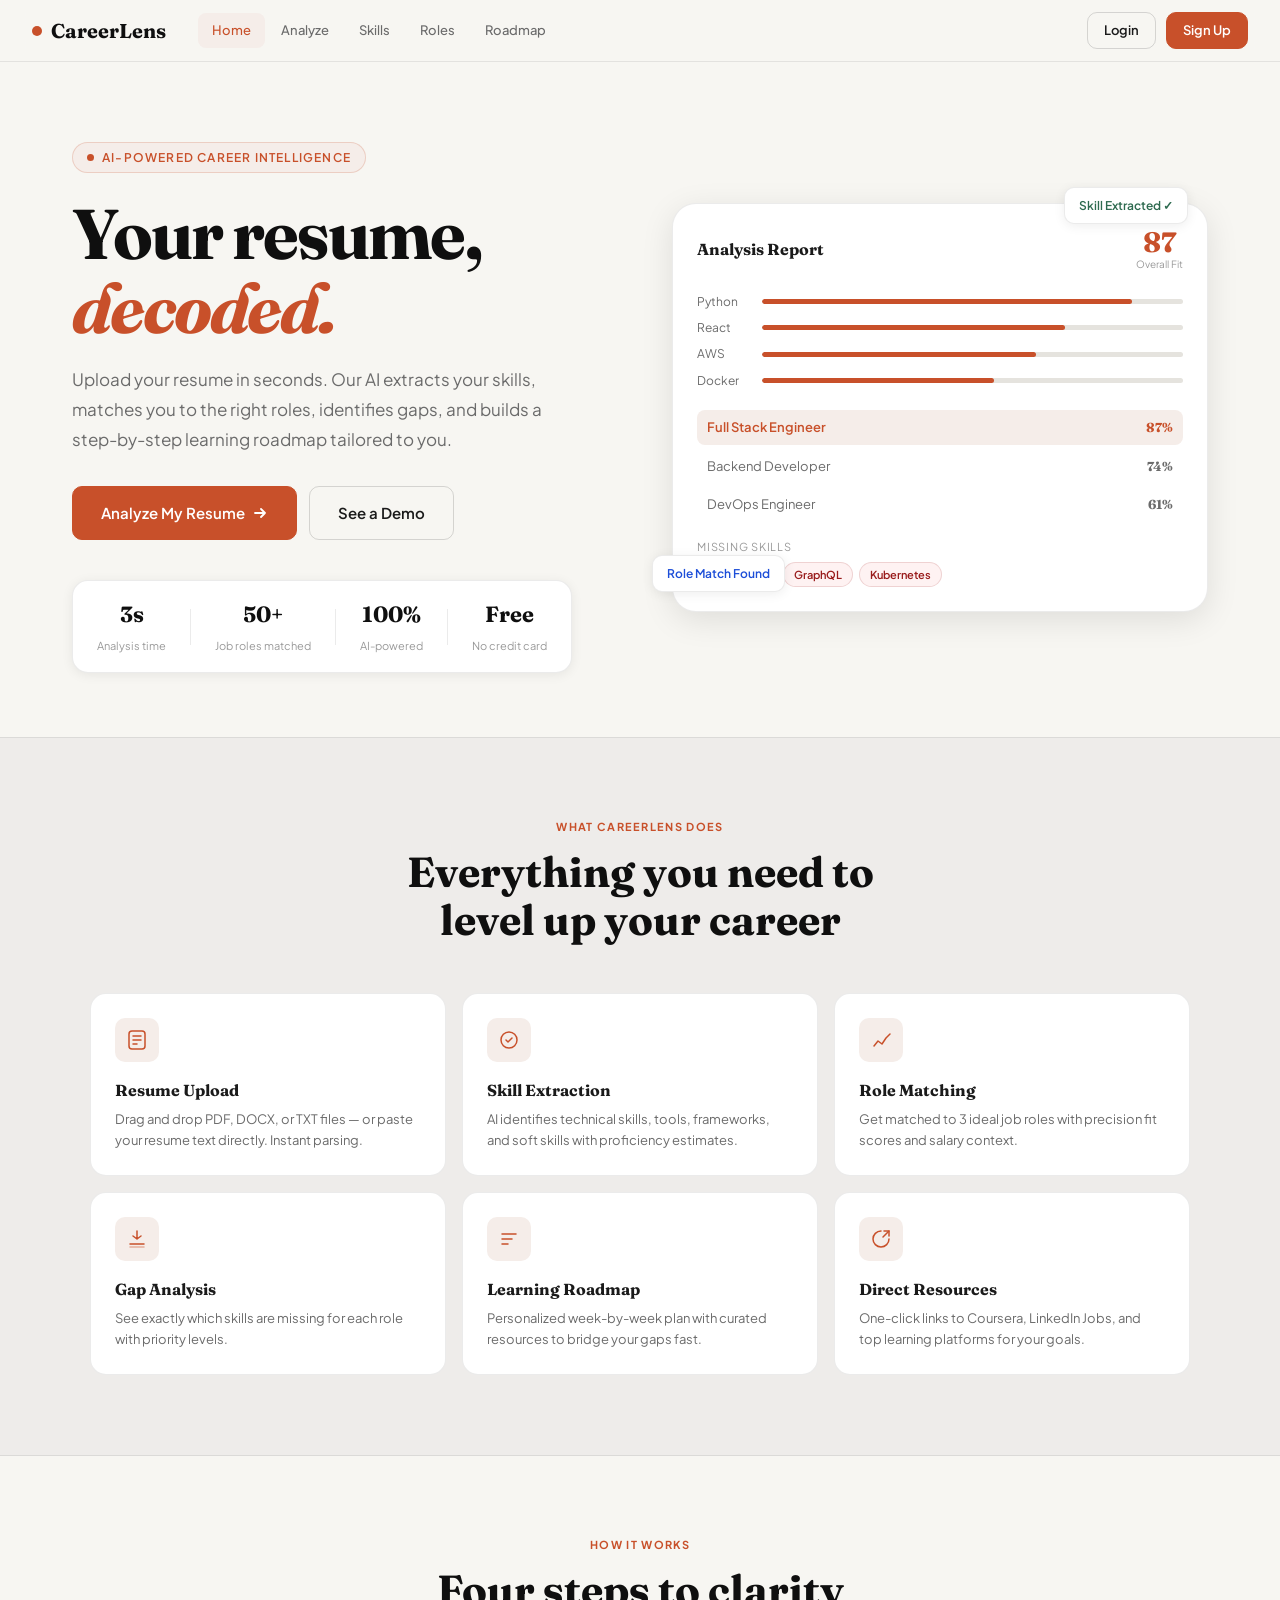
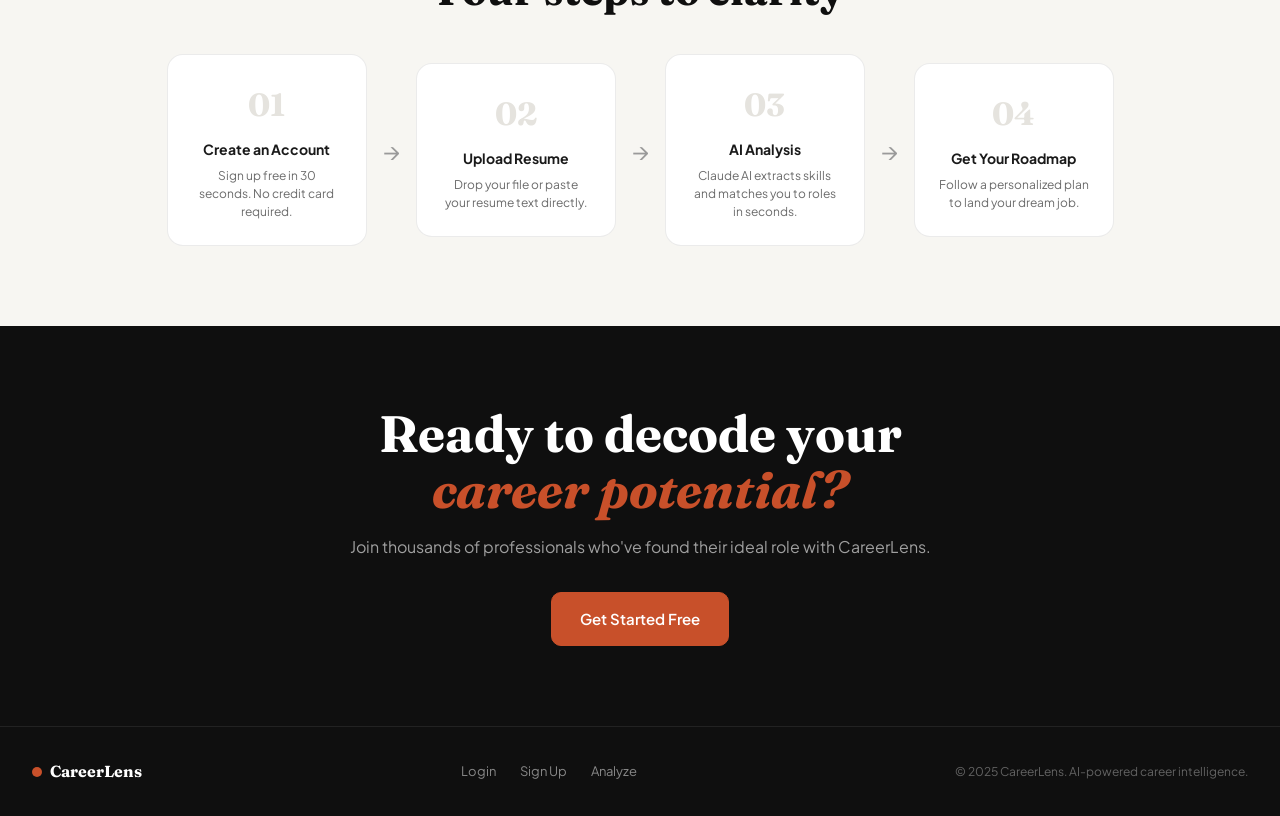
==== careerlens/index.html @ 53176f03 "Add files via upload" ====
<!DOCTYPE html>
<html lang="en">
<head>
  <meta charset="UTF-8"/>
  <meta name="viewport" content="width=device-width, initial-scale=1.0"/>
  <title>CareerLens — AI Resume Screener</title>
  <link rel="stylesheet" href="css/shared.css"/>
  <link rel="stylesheet" href="css/home.css"/>
</head>
<body>
  <div id="navbarPlaceholder"></div>

  <!-- HERO -->
  <section class="hero">
    <div class="hero-inner">
      <div class="hero-eyebrow">
        <span class="eyebrow-dot"></span>AI-Powered Career Intelligence
      </div>
      <h1 class="hero-title">
        Your resume,<br/><em>decoded.</em>
      </h1>
      <p class="hero-sub">
        Upload your resume in seconds. Our AI extracts your skills, matches you to the right roles,
        identifies gaps, and builds a step-by-step learning roadmap tailored to you.
      </p>
      <div class="hero-cta">
        <a class="btn btn-accent btn-lg" href="pages/analyze.html" id="heroCta">
          Analyze My Resume
          <svg width="16" height="16" viewBox="0 0 16 16" fill="none"><path d="M3 8H13M13 8L9 4M13 8L9 12" stroke="currentColor" stroke-width="1.8" stroke-linecap="round" stroke-linejoin="round"/></svg>
        </a>
        <a class="btn btn-outline btn-lg" href="pages/login.html" id="heroSecondary">See a Demo</a>
      </div>
      <div class="hero-stats">
        <div class="hstat"><span class="hstat-n">3s</span><span class="hstat-l">Analysis time</span></div>
        <div class="hstat-sep"></div>
        <div class="hstat"><span class="hstat-n">50+</span><span class="hstat-l">Job roles matched</span></div>
        <div class="hstat-sep"></div>
        <div class="hstat"><span class="hstat-n">100%</span><span class="hstat-l">AI-powered</span></div>
        <div class="hstat-sep"></div>
        <div class="hstat"><span class="hstat-n">Free</span><span class="hstat-l">No credit card</span></div>
      </div>
    </div>
    <div class="hero-visual">
      <div class="mock-card">
        <div class="mock-header">
          <div class="mock-title">Analysis Report</div>
          <div class="mock-score-wrap">
            <div class="mock-score">87</div>
            <div class="mock-score-lbl">Overall Fit</div>
          </div>
        </div>
        <div class="mock-skills">
          <div class="mock-skill-row"><span>Python</span><div class="mock-bar"><div style="width:88%"></div></div></div>
          <div class="mock-skill-row"><span>React</span><div class="mock-bar"><div style="width:72%"></div></div></div>
          <div class="mock-skill-row"><span>AWS</span><div class="mock-bar"><div style="width:65%"></div></div></div>
          <div class="mock-skill-row"><span>Docker</span><div class="mock-bar"><div style="width:55%"></div></div></div>
        </div>
        <div class="mock-roles">
          <div class="mock-role active-role">
            <span>Full Stack Engineer</span>
            <span class="mock-pct">87%</span>
          </div>
          <div class="mock-role">
            <span>Backend Developer</span>
            <span class="mock-pct">74%</span>
          </div>
          <div class="mock-role">
            <span>DevOps Engineer</span>
            <span class="mock-pct">61%</span>
          </div>
        </div>
        <div class="mock-gaps">
          <div class="mock-gap-label">Missing Skills</div>
          <div class="mock-gap-badges">
            <span>TypeScript</span><span>GraphQL</span><span>Kubernetes</span>
          </div>
        </div>
      </div>
      <div class="hero-float float-1">Skill Extracted ✓</div>
      <div class="hero-float float-2">Role Match Found</div>
    </div>
  </section>

  <!-- FEATURES -->
  <section class="features">
    <div class="features-header">
      <div class="section-eyebrow">What CareerLens Does</div>
      <h2 class="section-title">Everything you need to<br/>level up your career</h2>
    </div>
    <div class="features-grid">
      <div class="feature-card">
        <div class="feat-icon">
          <svg width="22" height="22" viewBox="0 0 22 22" fill="none"><rect x="3" y="2" width="16" height="18" rx="3" stroke="currentColor" stroke-width="1.5"/><path d="M7 7H15M7 11H15M7 15H11" stroke="currentColor" stroke-width="1.5" stroke-linecap="round"/></svg>
        </div>
        <h3 class="feat-title">Resume Upload</h3>
        <p class="feat-desc">Drag and drop PDF, DOCX, or TXT files — or paste your resume text directly. Instant parsing.</p>
      </div>
      <div class="feature-card">
        <div class="feat-icon">
          <svg width="22" height="22" viewBox="0 0 22 22" fill="none"><circle cx="11" cy="11" r="8" stroke="currentColor" stroke-width="1.5"/><path d="M8 11L10 13L14 9" stroke="currentColor" stroke-width="1.5" stroke-linecap="round" stroke-linejoin="round"/></svg>
        </div>
        <h3 class="feat-title">Skill Extraction</h3>
        <p class="feat-desc">AI identifies technical skills, tools, frameworks, and soft skills with proficiency estimates.</p>
      </div>
      <div class="feature-card">
        <div class="feat-icon">
          <svg width="22" height="22" viewBox="0 0 22 22" fill="none"><path d="M4 17L8 12L12 15L16 9L20 5" stroke="currentColor" stroke-width="1.5" stroke-linecap="round" stroke-linejoin="round"/></svg>
        </div>
        <h3 class="feat-title">Role Matching</h3>
        <p class="feat-desc">Get matched to 3 ideal job roles with precision fit scores and salary context.</p>
      </div>
      <div class="feature-card">
        <div class="feat-icon">
          <svg width="22" height="22" viewBox="0 0 22 22" fill="none"><path d="M11 3V11M11 11L7 8M11 11L15 8" stroke="currentColor" stroke-width="1.5" stroke-linecap="round" stroke-linejoin="round"/><path d="M4 16H18" stroke="currentColor" stroke-width="1.5" stroke-linecap="round"/><path d="M4 19H18" stroke="currentColor" stroke-width="1.5" stroke-linecap="round" opacity="0.4"/></svg>
        </div>
        <h3 class="feat-title">Gap Analysis</h3>
        <p class="feat-desc">See exactly which skills are missing for each role with priority levels.</p>
      </div>
      <div class="feature-card">
        <div class="feat-icon">
          <svg width="22" height="22" viewBox="0 0 22 22" fill="none"><path d="M4 6H18M4 11H14M4 16H10" stroke="currentColor" stroke-width="1.5" stroke-linecap="round"/></svg>
        </div>
        <h3 class="feat-title">Learning Roadmap</h3>
        <p class="feat-desc">Personalized week-by-week plan with curated resources to bridge your gaps fast.</p>
      </div>
      <div class="feature-card">
        <div class="feat-icon">
          <svg width="22" height="22" viewBox="0 0 22 22" fill="none"><path d="M11 3C6.6 3 3 6.6 3 11C3 15.4 6.6 19 11 19C15.4 19 19 15.4 19 11" stroke="currentColor" stroke-width="1.5" stroke-linecap="round"/><path d="M14 3L19 3L19 8" stroke="currentColor" stroke-width="1.5" stroke-linecap="round" stroke-linejoin="round"/><path d="M19 3L13 9" stroke="currentColor" stroke-width="1.5" stroke-linecap="round"/></svg>
        </div>
        <h3 class="feat-title">Direct Resources</h3>
        <p class="feat-desc">One-click links to Coursera, LinkedIn Jobs, and top learning platforms for your goals.</p>
      </div>
    </div>
  </section>

  <!-- HOW IT WORKS -->
  <section class="how-it-works">
    <div class="section-eyebrow" style="text-align:center">How It Works</div>
    <h2 class="section-title" style="text-align:center">Four steps to clarity</h2>
    <div class="steps-row">
      <div class="step">
        <div class="step-n">01</div>
        <div class="step-title">Create an Account</div>
        <div class="step-desc">Sign up free in 30 seconds. No credit card required.</div>
      </div>
      <div class="step-arrow">→</div>
      <div class="step">
        <div class="step-n">02</div>
        <div class="step-title">Upload Resume</div>
        <div class="step-desc">Drop your file or paste your resume text directly.</div>
      </div>
      <div class="step-arrow">→</div>
      <div class="step">
        <div class="step-n">03</div>
        <div class="step-title">AI Analysis</div>
        <div class="step-desc">Claude AI extracts skills and matches you to roles in seconds.</div>
      </div>
      <div class="step-arrow">→</div>
      <div class="step">
        <div class="step-n">04</div>
        <div class="step-title">Get Your Roadmap</div>
        <div class="step-desc">Follow a personalized plan to land your dream job.</div>
      </div>
    </div>
  </section>

  <!-- CTA -->
  <section class="cta-section">
    <h2 class="cta-title">Ready to decode your<br/><em>career potential?</em></h2>
    <p class="cta-sub">Join thousands of professionals who've found their ideal role with CareerLens.</p>
    <a class="btn btn-accent btn-lg" href="pages/register.html">Get Started Free</a>
  </section>

  <!-- FOOTER -->
  <footer class="footer">
    <div class="footer-brand">
      <span class="nav-brand-dot"></span> CareerLens
    </div>
    <div class="footer-links">
      <a href="pages/login.html">Login</a>
      <a href="pages/register.html">Sign Up</a>
      <a href="pages/analyze.html">Analyze</a>
    </div>
    <div class="footer-copy">© 2025 CareerLens. AI-powered career intelligence.</div>
  </footer>

  <script src="js/shared.js"></script>
  <script>
    document.addEventListener('DOMContentLoaded', () => {
      initNavbar('home');
      const session = Auth.getSession();
      if (session) {
        const cta = document.getElementById('heroCta');
        const sec = document.getElementById('heroSecondary');
        if (cta) cta.textContent = 'Continue Analyzing →';
        if (sec) { sec.textContent = 'My Results'; sec.href = 'pages/skills.html'; }
      }
    });
  </script>
</body>
</html>
---- careerlens/css/shared.css ----
@import url('https://fonts.googleapis.com/css2?family=Plus+Jakarta+Sans:wght@300;400;500;600;700;800&family=Fraunces:ital,wght@0,300;0,600;0,700;1,300;1,600&display=swap');

*, *::before, *::after { box-sizing: border-box; margin: 0; padding: 0; }

:root {
  --bg:         #f7f6f2;
  --bg2:        #eeecea;
  --bg3:        #e5e3de;
  --surface:    #ffffff;
  --border:     rgba(0,0,0,0.08);
  --border2:    rgba(0,0,0,0.14);
  --text:       #1a1a1a;
  --muted:      #6b6b6b;
  --muted2:     #9a9a9a;
  --ink:        #0f0f0f;
  --accent:     #c8502a;
  --accent-lt:  #f5ede9;
  --accent-dk:  #a03e1f;
  --green:      #2d6a4f;
  --green-lt:   #e8f4ef;
  --blue:       #1d4ed8;
  --blue-lt:    #eff6ff;
  --amber:      #92400e;
  --amber-lt:   #fffbeb;
  --red:        #991b1b;
  --red-lt:     #fef2f2;
  --font-head:  'Fraunces', Georgia, serif;
  --font-body:  'Plus Jakarta Sans', sans-serif;
  --r:          10px;
  --r-lg:       16px;
  --r-xl:       24px;
  --shadow:     0 2px 12px rgba(0,0,0,0.07);
  --shadow-lg:  0 8px 32px rgba(0,0,0,0.1);
}

html { scroll-behavior: smooth; }
body {
  background: var(--bg);
  color: var(--text);
  font-family: var(--font-body);
  font-size: 15px;
  line-height: 1.6;
  min-height: 100vh;
}

a { color: inherit; text-decoration: none; }
button, input, textarea, select { font-family: inherit; }
img { max-width: 100%; }

/* ── UTILITY ─── */
.hidden { display: none !important; }
.sr-only { position:absolute; width:1px; height:1px; overflow:hidden; clip:rect(0,0,0,0); }

/* ── FORM ELEMENTS ─── */
.form-group { margin-bottom: 1.1rem; }
.form-label {
  display: block; font-size: 13px; font-weight: 600;
  color: var(--text); margin-bottom: 6px; letter-spacing: 0.01em;
}
.form-input {
  width: 100%; padding: 11px 14px;
  border: 1.5px solid var(--border2); border-radius: var(--r);
  background: var(--surface); color: var(--text);
  font-size: 14px; outline: none; transition: border-color 0.2s, box-shadow 0.2s;
}
.form-input:focus {
  border-color: var(--accent);
  box-shadow: 0 0 0 3px rgba(200,80,42,0.12);
}
.form-input::placeholder { color: var(--muted2); }
.form-input.error { border-color: var(--red); }

.error-msg {
  font-size: 12px; color: var(--red);
  margin-top: 4px; display: none;
}
.error-msg.show { display: block; }

/* ── BUTTONS ─── */
.btn {
  display: inline-flex; align-items: center; justify-content: center;
  gap: 7px; padding: 11px 22px; border-radius: var(--r);
  font-size: 14px; font-weight: 600; cursor: pointer;
  border: 1.5px solid transparent; transition: all 0.18s;
  font-family: var(--font-body);
}
.btn-primary {
  background: var(--ink); color: #fff; border-color: var(--ink);
}
.btn-primary:hover { background: #333; border-color: #333; transform: translateY(-1px); box-shadow: var(--shadow); }
.btn-primary:active { transform: translateY(0); }
.btn-accent {
  background: var(--accent); color: #fff; border-color: var(--accent);
}
.btn-accent:hover { background: var(--accent-dk); border-color: var(--accent-dk); transform: translateY(-1px); }
.btn-outline {
  background: transparent; color: var(--text); border-color: var(--border2);
}
.btn-outline:hover { border-color: var(--text); background: var(--bg2); }
.btn-lg { padding: 14px 28px; font-size: 15px; }
.btn-full { width: 100%; }
.btn:disabled { opacity: 0.5; cursor: not-allowed; transform: none !important; }

/* ── NAVBAR ─── */
.navbar {
  background: rgba(247,246,242,0.92); backdrop-filter: blur(12px);
  border-bottom: 1px solid var(--border);
  position: sticky; top: 0; z-index: 100;
  padding: 0 2rem; height: 62px;
  display: flex; align-items: center; gap: 2rem;
}
.nav-brand {
  display: flex; align-items: center; gap: 9px;
  font-family: var(--font-head); font-size: 20px; font-weight: 700; color: var(--ink);
}
.nav-brand-dot {
  width: 10px; height: 10px; border-radius: 50%; background: var(--accent);
}
.nav-links { display: flex; gap: 2px; flex: 1; }
.nav-link {
  padding: 7px 14px; border-radius: 8px; font-size: 13px; font-weight: 500;
  color: var(--muted); cursor: pointer; transition: all 0.15s;
}
.nav-link:hover { color: var(--text); background: var(--bg2); }
.nav-link.active { color: var(--accent); background: var(--accent-lt); }
.nav-right { display: flex; align-items: center; gap: 10px; }
.nav-avatar {
  width: 34px; height: 34px; border-radius: 50%;
  background: var(--ink); color: #fff;
  display: flex; align-items: center; justify-content: center;
  font-size: 13px; font-weight: 700; cursor: pointer;
}
.nav-user-name { font-size: 13px; font-weight: 600; color: var(--text); }

/* ── CARD ─── */
.card {
  background: var(--surface); border: 1px solid var(--border);
  border-radius: var(--r-lg); padding: 1.5rem; box-shadow: var(--shadow);
}

/* ── BADGE ─── */
.badge {
  display: inline-flex; align-items: center;
  padding: 3px 11px; border-radius: 20px;
  font-size: 12px; font-weight: 600; border: 1px solid;
}
.badge-green { background: var(--green-lt); color: var(--green); border-color: rgba(45,106,79,0.2); }
.badge-red   { background: var(--red-lt);   color: var(--red);   border-color: rgba(153,27,27,0.2); }
.badge-blue  { background: var(--blue-lt);  color: var(--blue);  border-color: rgba(29,78,216,0.2); }
.badge-amber { background: var(--amber-lt); color: var(--amber); border-color: rgba(146,64,14,0.2); }
.badge-accent{ background: var(--accent-lt);color: var(--accent);border-color: rgba(200,80,42,0.2); }
.badge-gray  { background: var(--bg2);      color: var(--muted); border-color: var(--border2); }

/* ── TOAST ─── */
.toast-container {
  position: fixed; bottom: 24px; right: 24px; z-index: 9999;
  display: flex; flex-direction: column; gap: 10px;
}
.toast {
  background: var(--ink); color: #fff; padding: 12px 18px;
  border-radius: var(--r); font-size: 13px; font-weight: 500;
  box-shadow: var(--shadow-lg); animation: slideIn 0.3s ease;
  max-width: 320px;
}
.toast.success { background: var(--green); }
.toast.error   { background: var(--red); }
@keyframes slideIn {
  from { transform: translateX(100%); opacity: 0; }
  to   { transform: translateX(0); opacity: 1; }
}

/* ── LOADING SPINNER ─── */
.spinner {
  width: 20px; height: 20px; border-radius: 50%;
  border: 2px solid rgba(255,255,255,0.3);
  border-top-color: #fff; animation: spin 0.8s linear infinite;
  display: inline-block;
}
.spinner-dark {
  border-color: rgba(0,0,0,0.15); border-top-color: var(--ink);
}
@keyframes spin { to { transform: rotate(360deg); } }

/* ── SCORE RING ─── */
.score-ring-wrap { position: relative; display: inline-block; }
.score-ring-wrap svg { display: block; transform: rotate(-90deg); }
.score-ring-inner {
  position: absolute; inset: 0;
  display: flex; flex-direction: column;
  align-items: center; justify-content: center;
}
.score-ring-num {
  font-family: var(--font-head); font-weight: 700; line-height: 1;
}
.score-ring-lbl { font-size: 9px; color: var(--muted2); margin-top: 1px; }

/* ── PAGE FADE ─── */
.page-fade { animation: pageFade 0.3s ease; }
@keyframes pageFade { from { opacity:0; transform:translateY(8px); } to { opacity:1; transform:translateY(0); } }

/* ── RESPONSIVE ─── */
@media(max-width:640px) {
  .navbar { padding: 0 1rem; }
  .nav-links { display: none; }
}
---- careerlens/css/home.css ----
/* ── HOME PAGE ─────────────────────────────────────────────── */

/* HERO */
.hero {
  max-width: 1200px; margin: 0 auto;
  padding: 5rem 2rem 4rem;
  display: grid; grid-template-columns: 1fr 1fr;
  gap: 4rem; align-items: center;
}
@media(max-width:900px) { .hero { grid-template-columns: 1fr; padding: 3rem 1.5rem; } }

.hero-eyebrow {
  display: inline-flex; align-items: center; gap: 8px;
  font-size: 12px; font-weight: 600; letter-spacing: 0.1em;
  text-transform: uppercase; color: var(--accent);
  margin-bottom: 1.5rem;
  background: var(--accent-lt); padding: 5px 14px;
  border-radius: 20px; border: 1px solid rgba(200,80,42,0.2);
}
.eyebrow-dot { width: 7px; height: 7px; border-radius: 50%; background: var(--accent); animation: pulse 2s infinite; }
@keyframes pulse { 0%,100%{opacity:1} 50%{opacity:0.4} }

.hero-title {
  font-family: var(--font-head);
  font-size: clamp(44px, 5.5vw, 72px);
  font-weight: 700; line-height: 1.05;
  letter-spacing: -0.03em; color: var(--ink);
  margin-bottom: 1.25rem;
}
.hero-title em { font-style: italic; color: var(--accent); }
.hero-sub {
  font-size: 17px; color: var(--muted); line-height: 1.75;
  margin-bottom: 2rem; max-width: 480px;
}
.hero-cta { display: flex; gap: 12px; flex-wrap: wrap; margin-bottom: 2.5rem; }

.hero-stats {
  display: inline-flex; align-items: center; gap: 1.5rem;
  padding: 1rem 1.5rem; background: var(--surface);
  border: 1px solid var(--border); border-radius: var(--r-lg);
  box-shadow: var(--shadow);
}
.hstat { text-align: center; }
.hstat-n { display: block; font-family: var(--font-head); font-size: 22px; font-weight: 700; color: var(--ink); }
.hstat-l { font-size: 11px; color: var(--muted2); }
.hstat-sep { width: 1px; height: 36px; background: var(--border); }

/* HERO VISUAL */
.hero-visual { position: relative; }
.mock-card {
  background: var(--surface); border: 1px solid var(--border);
  border-radius: var(--r-xl); padding: 1.5rem;
  box-shadow: var(--shadow-lg); animation: floatCard 4s ease-in-out infinite;
}
@keyframes floatCard { 0%,100%{transform:translateY(0)} 50%{transform:translateY(-8px)} }

.mock-header { display: flex; justify-content: space-between; align-items: center; margin-bottom: 1.25rem; }
.mock-title { font-family: var(--font-head); font-size: 16px; font-weight: 700; }
.mock-score-wrap { text-align: center; }
.mock-score {
  font-family: var(--font-head); font-size: 28px; font-weight: 700; color: var(--accent); line-height: 1;
}
.mock-score-lbl { font-size: 10px; color: var(--muted2); }

.mock-skills { margin-bottom: 1.25rem; }
.mock-skill-row {
  display: flex; align-items: center; gap: 10px;
  font-size: 12px; margin-bottom: 7px;
}
.mock-skill-row > span { width: 55px; flex-shrink: 0; color: var(--muted); }
.mock-bar { flex: 1; height: 5px; background: var(--bg3); border-radius: 3px; overflow: hidden; }
.mock-bar > div { height: 100%; background: var(--accent); border-radius: 3px; }

.mock-roles { margin-bottom: 1rem; }
.mock-role {
  display: flex; justify-content: space-between; align-items: center;
  padding: 7px 10px; border-radius: 8px; font-size: 13px; margin-bottom: 4px;
  color: var(--muted);
}
.mock-role.active-role { background: var(--accent-lt); color: var(--accent); font-weight: 600; }
.mock-pct { font-weight: 700; font-family: var(--font-head); }

.mock-gaps {}
.mock-gap-label { font-size: 11px; color: var(--muted2); margin-bottom: 6px; text-transform: uppercase; letter-spacing: 0.07em; }
.mock-gap-badges { display: flex; gap: 6px; flex-wrap: wrap; }
.mock-gap-badges span {
  padding: 3px 10px; border-radius: 20px; font-size: 11px; font-weight: 600;
  background: var(--red-lt); color: var(--red); border: 1px solid rgba(153,27,27,0.15);
}

.hero-float {
  position: absolute; background: var(--surface); border: 1px solid var(--border);
  border-radius: var(--r); padding: 8px 14px; font-size: 12px; font-weight: 600;
  box-shadow: var(--shadow); white-space: nowrap;
}
.float-1 { top: -16px; right: 20px; color: var(--green); animation: floatCard 3.5s 0.5s ease-in-out infinite; }
.float-2 { bottom: 20px; left: -20px; color: var(--blue); animation: floatCard 3.8s 1s ease-in-out infinite; }

/* FEATURES */
.features {
  background: var(--bg2); border-top: 1px solid var(--border); border-bottom: 1px solid var(--border);
  padding: 5rem 2rem;
}
.features-header { text-align: center; margin-bottom: 3rem; }
.section-eyebrow {
  font-size: 11px; font-weight: 700; letter-spacing: 0.12em; text-transform: uppercase;
  color: var(--accent); margin-bottom: 0.75rem;
}
.section-title {
  font-family: var(--font-head); font-size: clamp(28px, 4vw, 42px);
  font-weight: 700; line-height: 1.15; color: var(--ink);
}

.features-grid {
  max-width: 1100px; margin: 0 auto;
  display: grid; grid-template-columns: repeat(3, 1fr); gap: 16px;
}
@media(max-width:900px) { .features-grid { grid-template-columns: repeat(2,1fr); } }
@media(max-width:560px) { .features-grid { grid-template-columns: 1fr; } }

.feature-card {
  background: var(--surface); border: 1px solid var(--border);
  border-radius: var(--r-lg); padding: 1.5rem; transition: all 0.2s;
}
.feature-card:hover { transform: translateY(-3px); box-shadow: var(--shadow-lg); }
.feat-icon {
  width: 44px; height: 44px; background: var(--accent-lt);
  border-radius: 10px; display: flex; align-items: center; justify-content: center;
  color: var(--accent); margin-bottom: 1rem;
}
.feat-title { font-family: var(--font-head); font-size: 16px; font-weight: 700; margin-bottom: 6px; }
.feat-desc { font-size: 13px; color: var(--muted); line-height: 1.6; }

/* HOW IT WORKS */
.how-it-works { padding: 5rem 2rem; max-width: 1100px; margin: 0 auto; }
.steps-row {
  display: flex; align-items: center; gap: 1rem;
  margin-top: 2.5rem; flex-wrap: wrap; justify-content: center;
}
.step { background: var(--surface); border: 1px solid var(--border); border-radius: var(--r-lg); padding: 1.5rem; max-width: 200px; text-align: center; }
.step-n { font-family: var(--font-head); font-size: 32px; font-weight: 700; color: var(--bg3); margin-bottom: 8px; }
.step-title { font-weight: 700; font-size: 14px; margin-bottom: 6px; }
.step-desc { font-size: 12px; color: var(--muted); line-height: 1.5; }
.step-arrow { font-size: 24px; color: var(--muted2); }
@media(max-width:640px) { .step-arrow { display: none; } }

/* CTA */
.cta-section {
  text-align: center; padding: 5rem 2rem;
  background: var(--ink);
}
.cta-title {
  font-family: var(--font-head); font-size: clamp(32px,4vw,52px);
  font-weight: 700; line-height: 1.1; color: #fff; margin-bottom: 1rem;
}
.cta-title em { font-style: italic; color: var(--accent); }
.cta-sub { font-size: 16px; color: rgba(255,255,255,0.6); margin-bottom: 2rem; }

/* FOOTER */
.footer {
  padding: 2rem; background: var(--ink);
  border-top: 1px solid rgba(255,255,255,0.08);
  display: flex; align-items: center; justify-content: space-between;
  flex-wrap: wrap; gap: 1rem;
}
.footer-brand { font-family: var(--font-head); font-weight: 700; color: #fff; display: flex; align-items: center; gap: 8px; font-size: 16px; }
.footer-links { display: flex; gap: 1.5rem; }
.footer-links a { font-size: 13px; color: rgba(255,255,255,0.5); transition: color 0.15s; }
.footer-links a:hover { color: #fff; }
.footer-copy { font-size: 12px; color: rgba(255,255,255,0.35); }
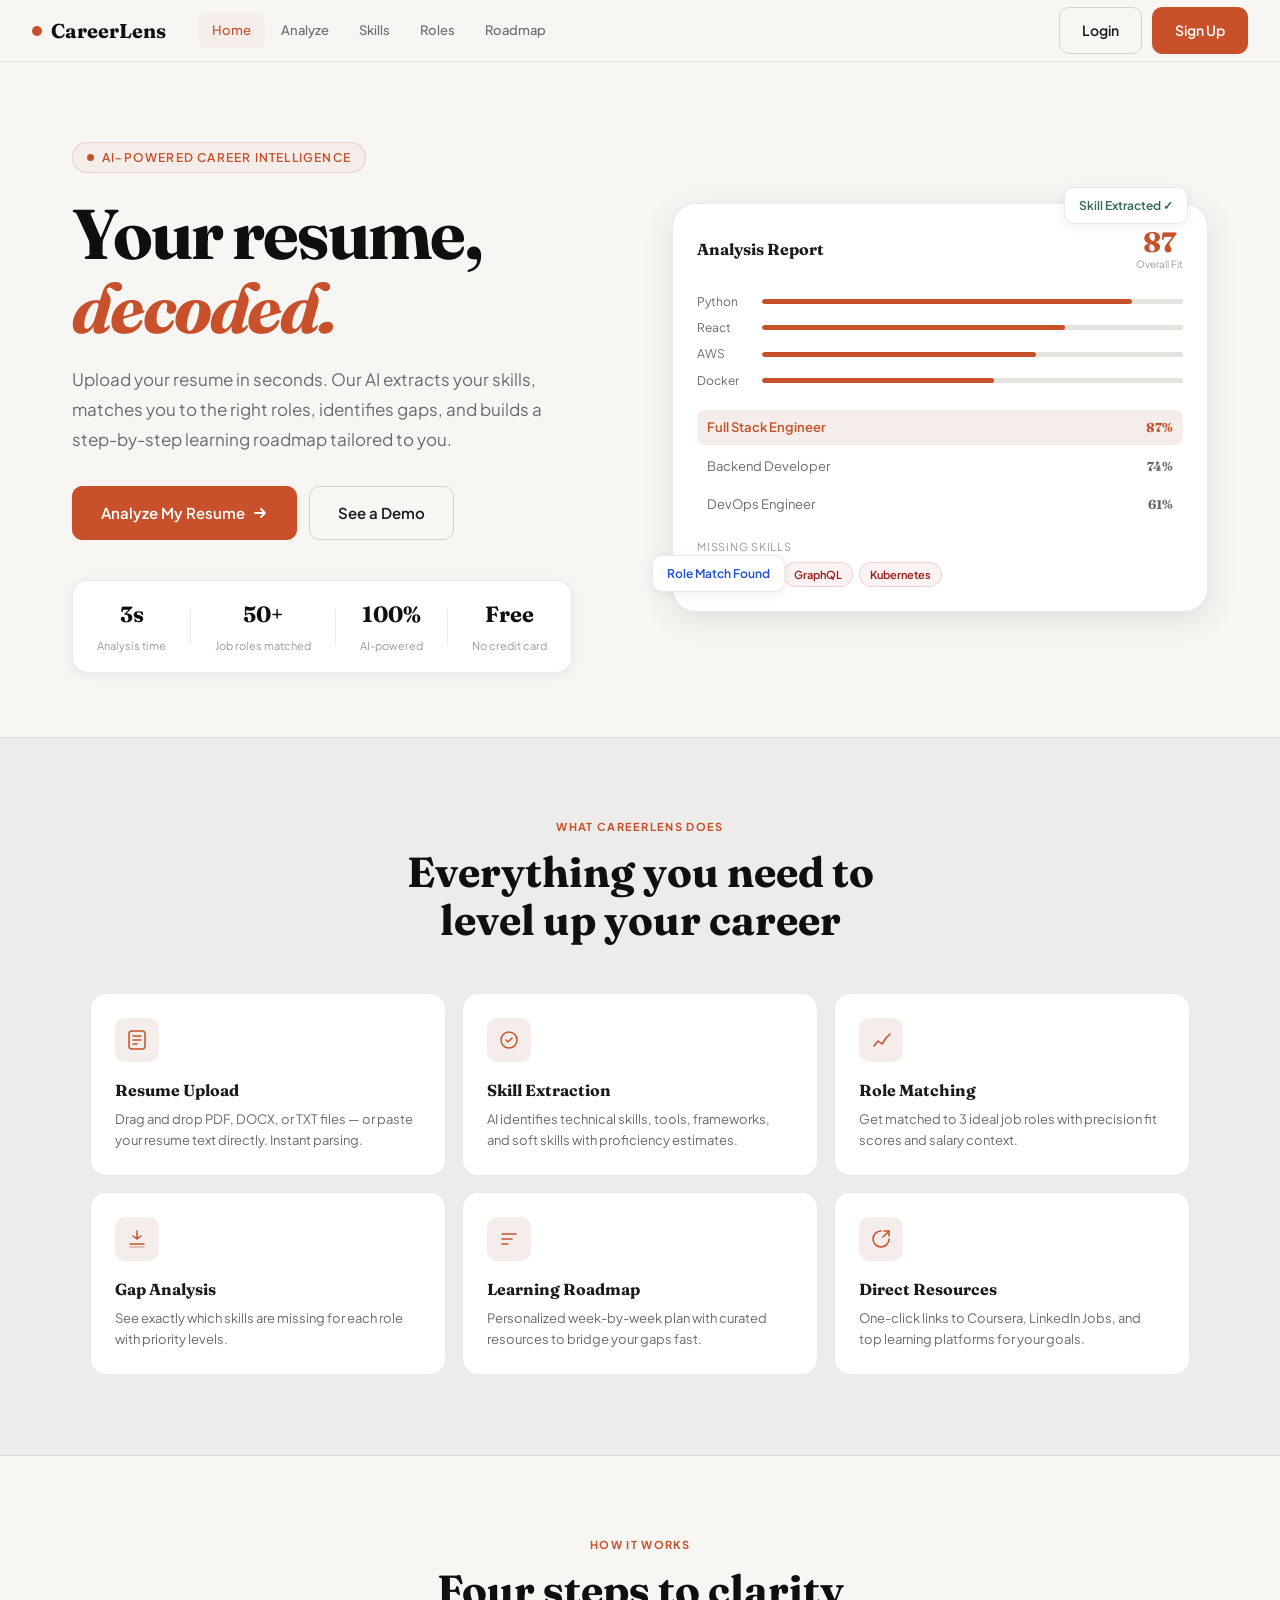
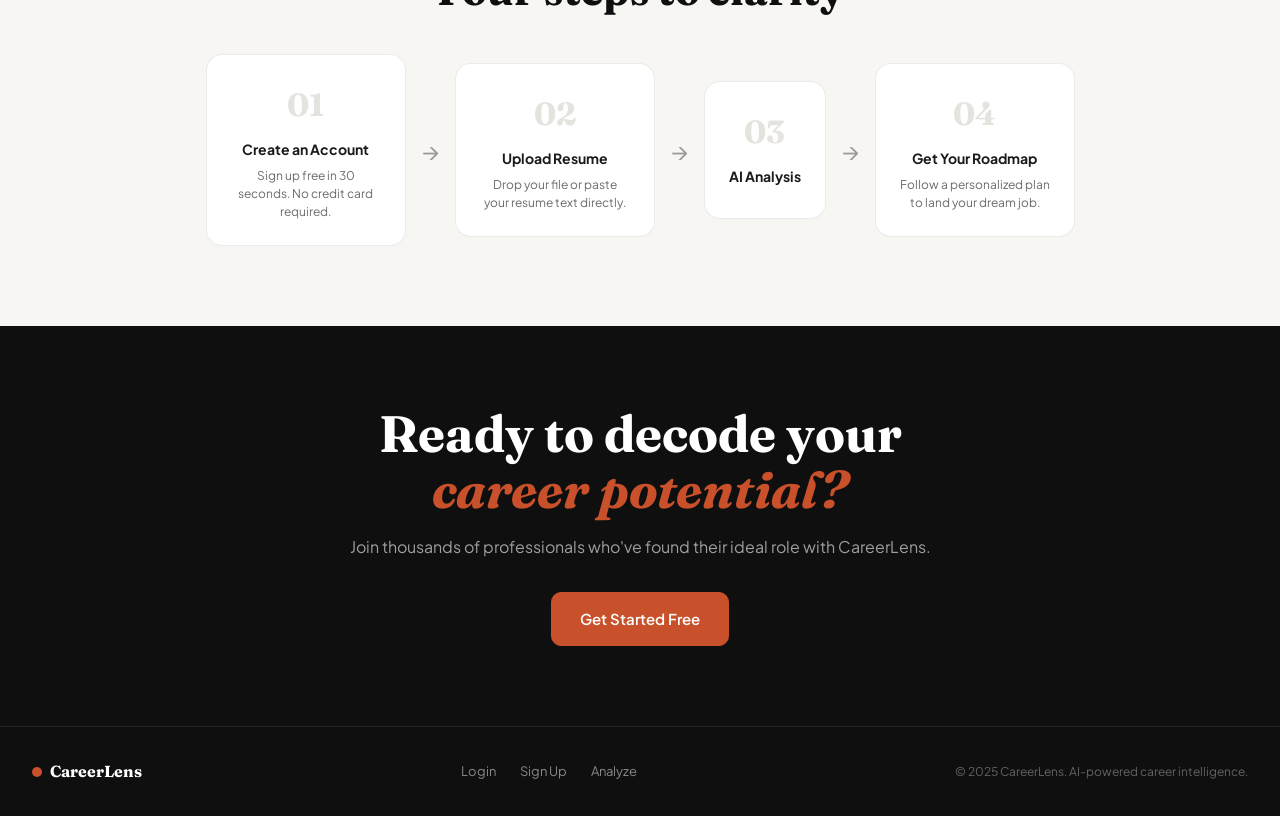
==== commit d32b8eac: "final working code" ====
--- a/careerlens/index.html
+++ b/careerlens/index.html
@@ -153,7 +153,6 @@
       <div class="step">
         <div class="step-n">03</div>
         <div class="step-title">AI Analysis</div>
-        <div class="step-desc">Claude AI extracts skills and matches you to roles in seconds.</div>
       </div>
       <div class="step-arrow">→</div>
       <div class="step">
